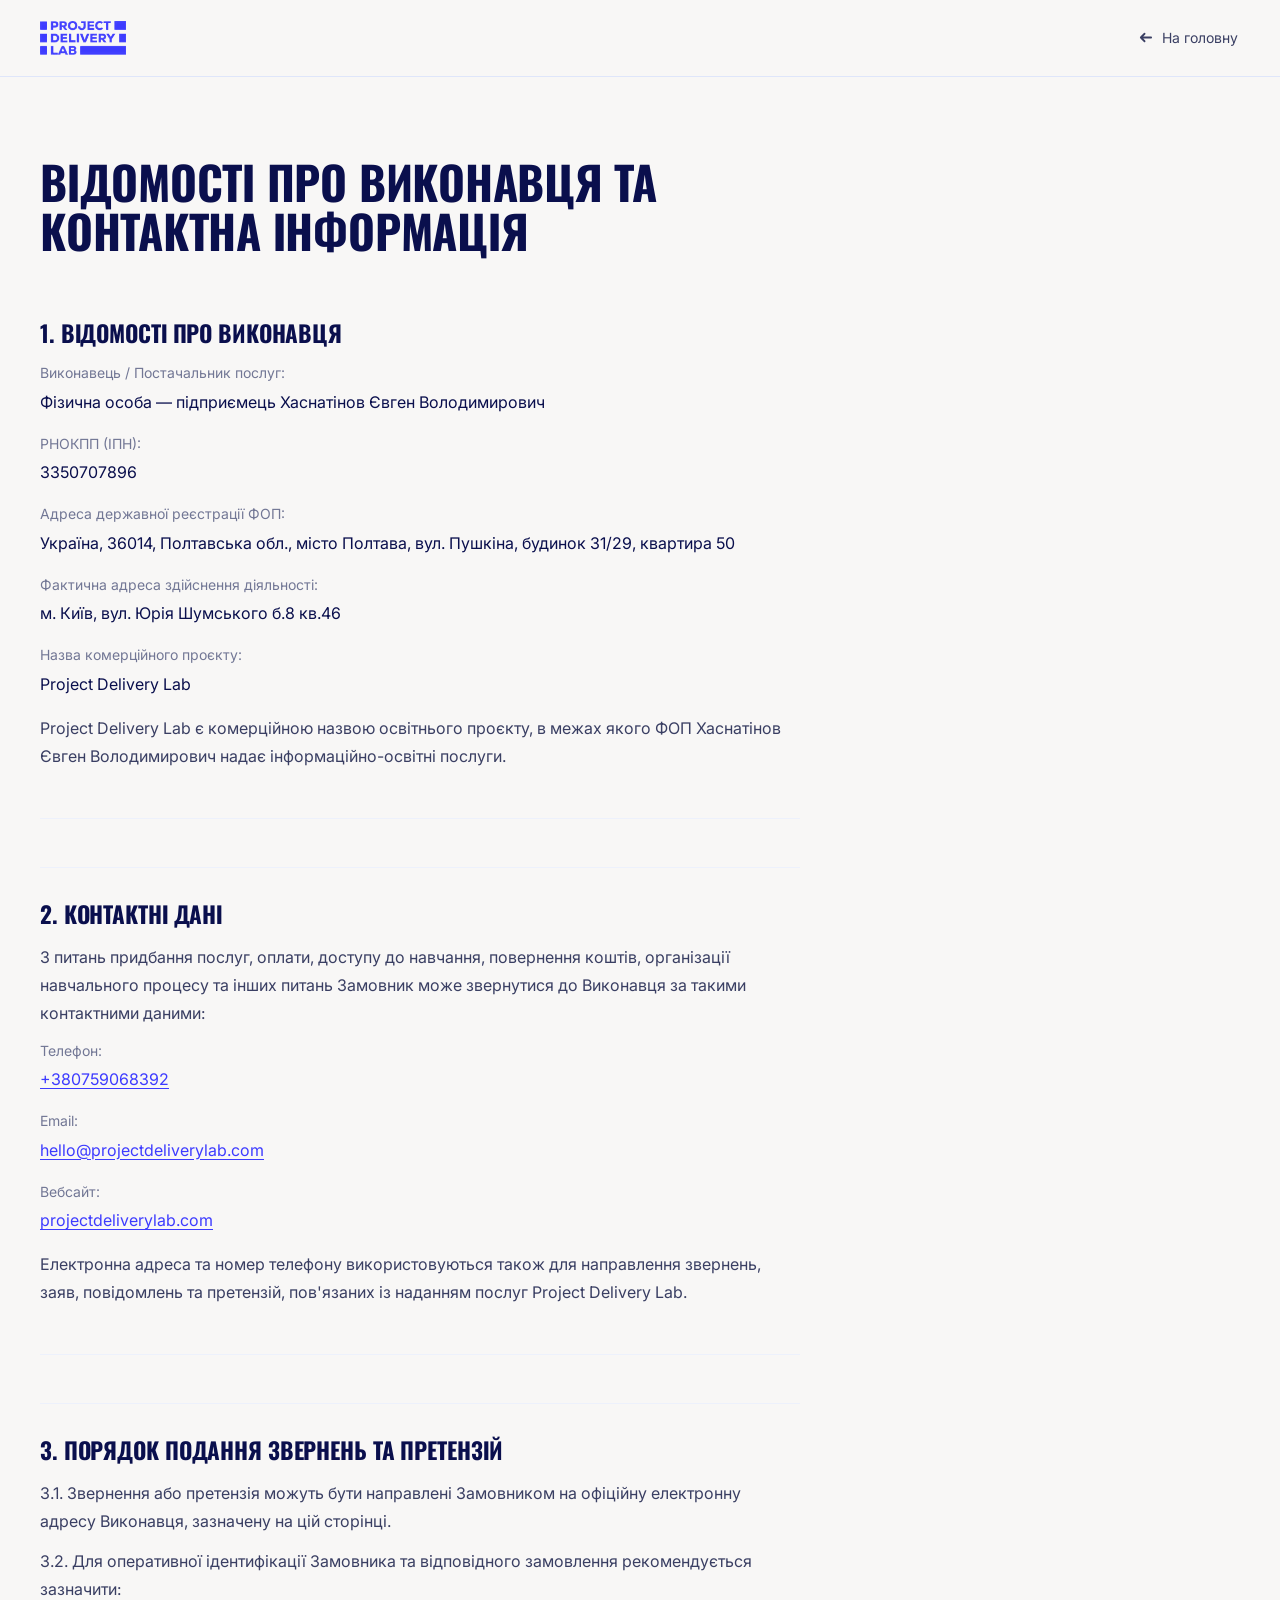
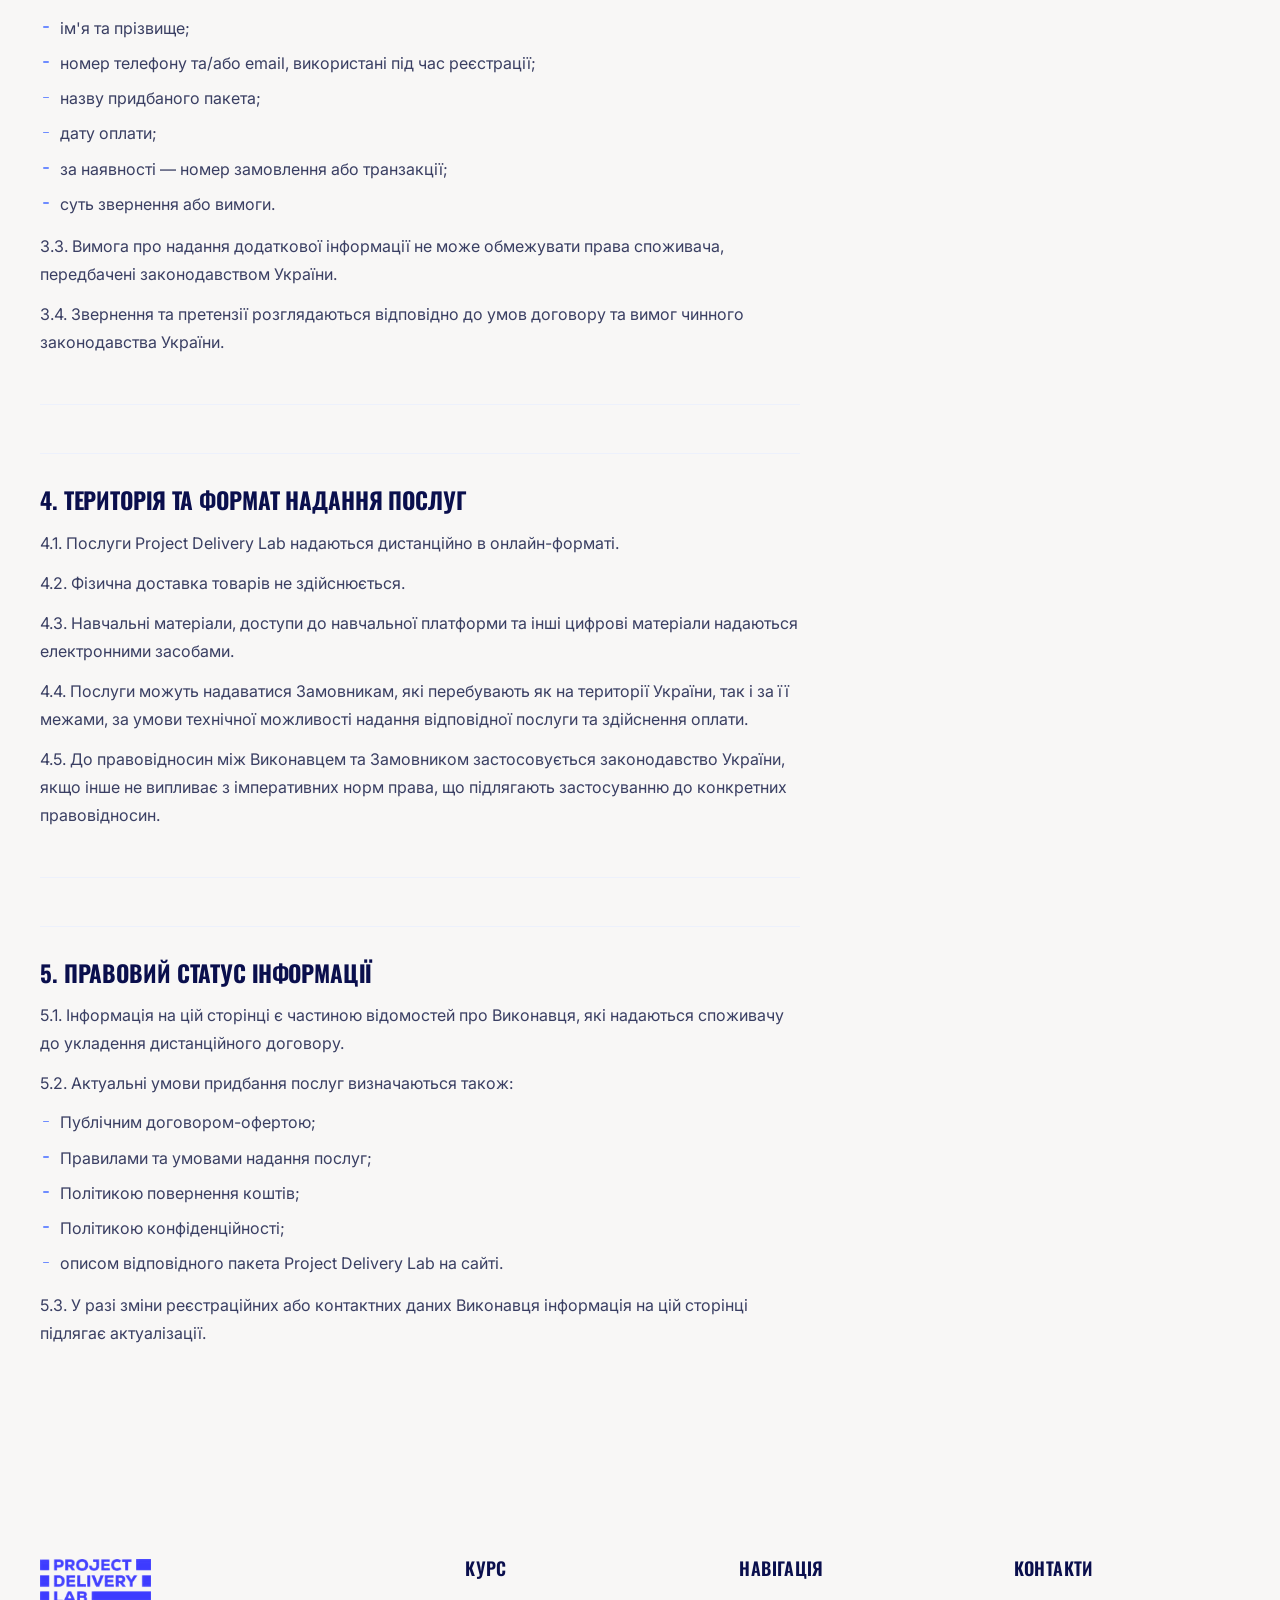
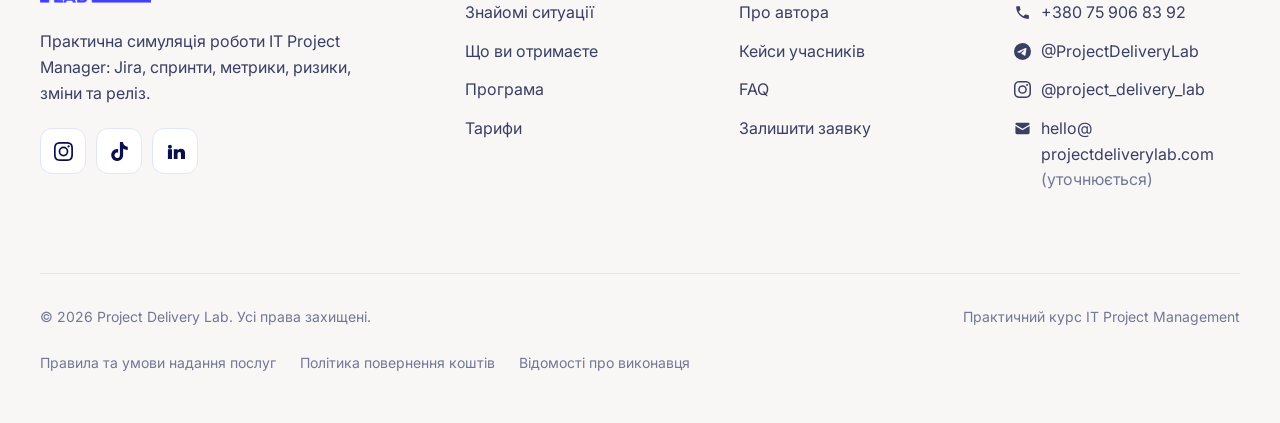
==== contacts.html @ e2248cc5 "Publish the terms, refund policy and contact details Three pages built from the client's text, linke" ====
<!DOCTYPE html>
<html lang="uk">
<head>
<meta charset="UTF-8">
<meta name="viewport" content="width=device-width, initial-scale=1.0">
<title>Відомості про виконавця — Project Delivery Lab</title>
<meta name="description" content="Відомості про виконавця та контактна інформація Project Delivery Lab: реєстраційні дані ФОП, телефон, email, порядок звернень.">
<link rel="canonical" href="https://projectdeliverylab.com/contacts.html">
<meta name="robots" content="index, follow">
<meta property="og:type" content="article">
<meta property="og:title" content="Відомості про виконавця — Project Delivery Lab">
<meta property="og:description" content="Відомості про виконавця та контактна інформація Project Delivery Lab: реєстраційні дані ФОП, телефон, email, порядок звернень.">
<meta property="og:url" content="https://projectdeliverylab.com/contacts.html">
<meta property="og:image" content="https://projectdeliverylab.com/assets/og-cover.jpg">
<meta property="og:locale" content="uk_UA">
<link rel="icon" href="assets/favicon-32.png" sizes="32x32">
<link rel="icon" href="assets/favicon-16.png" sizes="16x16">
<link rel="apple-touch-icon" href="assets/favicon-180.png">
<link rel="manifest" href="site.webmanifest">
<link rel="preconnect" href="https://fonts.googleapis.com">
<link rel="preconnect" href="https://fonts.gstatic.com" crossorigin>
<link href="https://fonts.googleapis.com/css2?family=Inter:wght@400;500;600;700&family=Oswald:wght@400;500;600;700&display=swap" rel="stylesheet">
<link rel="stylesheet" href="assets/doc.css">
</head>
<body>

<header class="docnav">
  <div class="docnav-in">
    <a href="/" aria-label="Project Delivery Lab — на головну">
      <img src="assets/logo-blue.png" alt="Project Delivery Lab" width="310" height="123">
    </a>
    <a class="docback" href="/">
      <svg viewBox="0 0 16 16" aria-hidden="true"><path d="M14 8H3M7 12 3 8l4-4"/></svg>
      На головну
    </a>
  </div>
</header>

<main class="doc">
  <div class="wrap">
    <div class="doc-head">
      <h1>ВІДОМОСТІ ПРО ВИКОНАВЦЯ ТА КОНТАКТНА ІНФОРМАЦІЯ</h1>
      
    </div>
    <div class="doc-body">
      <h2>1. Відомості про Виконавця</h2>
      <p class="lbl">Виконавець / Постачальник послуг:</p>
      <p>Фізична особа — підприємець Хаснатінов Євген Володимирович</p>
      <p class="lbl">РНОКПП (ІПН):</p>
      <p>3350707896</p>
      <p class="lbl">Адреса державної реєстрації ФОП:</p>
      <p>Україна, 36014, Полтавська обл., місто Полтава, вул. Пушкіна, будинок 31/29, квартира 50</p>
      <p class="lbl">Фактична адреса здійснення діяльності:</p>
      <p>м. Київ, вул. Юрія Шумського б.8 кв.46</p>
      <p class="lbl">Назва комерційного проєкту:</p>
      <p>Project Delivery Lab</p>
      <p>Project Delivery Lab є комерційною назвою освітнього проєкту, в межах якого ФОП Хаснатінов Євген Володимирович надає інформаційно-освітні послуги.</p>
      <hr>
      <h2>2. Контактні дані</h2>
      <p>З питань придбання послуг, оплати, доступу до навчання, повернення коштів, організації навчального процесу та інших питань Замовник може звернутися до Виконавця за такими контактними даними:</p>
      <p class="lbl">Телефон:</p>
      <p><a href="tel:+380759068392">+380759068392</a></p>
      <p class="lbl">Email:</p>
      <p><a href="mailto:hello@projectdeliverylab.com">hello@projectdeliverylab.com</a></p>
      <p class="lbl">Вебсайт:</p>
      <p><a href="https://projectdeliverylab.com/">projectdeliverylab.com</a></p>
      <p>Електронна адреса та номер телефону використовуються також для направлення звернень, заяв, повідомлень та претензій, пов'язаних із наданням послуг Project Delivery Lab.</p>
      <hr>
      <h2>3. Порядок подання звернень та претензій</h2>
      <p>3.1. Звернення або претензія можуть бути направлені Замовником на офіційну електронну адресу Виконавця, зазначену на цій сторінці.</p>
      <p>3.2. Для оперативної ідентифікації Замовника та відповідного замовлення рекомендується зазначити:</p>
      <ul><li>ім'я та прізвище;</li><li>номер телефону та/або email, використані під час реєстрації;</li><li>назву придбаного пакета;</li><li>дату оплати;</li><li>за наявності — номер замовлення або транзакції;</li><li>суть звернення або вимоги.</li></ul>
      <p>3.3. Вимога про надання додаткової інформації не може обмежувати права споживача, передбачені законодавством України.</p>
      <p>3.4. Звернення та претензії розглядаються відповідно до умов договору та вимог чинного законодавства України.</p>
      <hr>
      <h2>4. Територія та формат надання послуг</h2>
      <p>4.1. Послуги Project Delivery Lab надаються дистанційно в онлайн-форматі.</p>
      <p>4.2. Фізична доставка товарів не здійснюється.</p>
      <p>4.3. Навчальні матеріали, доступи до навчальної платформи та інші цифрові матеріали надаються електронними засобами.</p>
      <p>4.4. Послуги можуть надаватися Замовникам, які перебувають як на території України, так і за її межами, за умови технічної можливості надання відповідної послуги та здійснення оплати.</p>
      <p>4.5. До правовідносин між Виконавцем та Замовником застосовується законодавство України, якщо інше не випливає з імперативних норм права, що підлягають застосуванню до конкретних правовідносин.</p>
      <hr>
      <h2>5. Правовий статус інформації</h2>
      <p>5.1. Інформація на цій сторінці є частиною відомостей про Виконавця, які надаються споживачу до укладення дистанційного договору.</p>
      <p>5.2. Актуальні умови придбання послуг визначаються також:</p>
      <ul><li>Публічним договором-офертою;</li><li>Правилами та умовами надання послуг;</li><li>Політикою повернення коштів;</li><li>Політикою конфіденційності;</li><li>описом відповідного пакета Project Delivery Lab на сайті.</li></ul>
      <p>5.3. У разі зміни реєстраційних або контактних даних Виконавця інформація на цій сторінці підлягає актуалізації.</p>
    </div>
  </div>
</main>

<footer class="foot" id="contacts">
  <div class="wrap">
    <div class="foot-top">
      <div class="foot-brand">
        <img src="assets/logo-blue.png" alt="Project Delivery Lab" width="310" height="123" loading="lazy" decoding="async">
        <p>Практична симуляція роботи IT Project Manager: Jira, спринти, метрики, ризики, зміни та реліз.</p>
        <div class="soc">
          <a href="/#" aria-label="Instagram">
            <svg viewBox="0 0 24 24" aria-hidden="true"><path d="M12 0C8.74 0 8.333.015 7.053.072 5.775.132 4.905.333 4.14.63c-.789.306-1.459.717-2.126 1.384S.935 3.35.63 4.14C.333 4.905.131 5.775.072 7.053.012 8.333 0 8.74 0 12s.015 3.667.072 4.947c.06 1.277.261 2.148.558 2.913.306.788.717 1.459 1.384 2.126.667.666 1.336 1.079 2.126 1.384.766.296 1.636.499 2.913.558C8.333 23.988 8.74 24 12 24s3.667-.015 4.947-.072c1.277-.06 2.148-.262 2.913-.558.788-.306 1.459-.718 2.126-1.384.666-.667 1.079-1.335 1.384-2.126.296-.765.499-1.636.558-2.913.06-1.28.072-1.687.072-4.947s-.015-3.667-.072-4.947c-.06-1.277-.262-2.149-.558-2.913-.306-.789-.718-1.459-1.384-2.126C21.319 1.347 20.651.935 19.86.63c-.765-.297-1.636-.499-2.913-.558C15.667.012 15.26 0 12 0zm0 2.16c3.203 0 3.585.016 4.85.071 1.17.055 1.805.249 2.227.415.562.217.96.477 1.382.896.419.42.679.819.896 1.381.164.422.36 1.057.413 2.227.057 1.266.07 1.646.07 4.85s-.015 3.585-.074 4.85c-.061 1.17-.256 1.805-.421 2.227-.224.562-.479.96-.899 1.382-.419.419-.824.679-1.38.896-.42.164-1.065.36-2.235.413-1.274.057-1.649.07-4.859.07-3.211 0-3.586-.015-4.859-.074-1.171-.061-1.816-.256-2.236-.421-.569-.224-.96-.479-1.379-.899-.421-.419-.69-.824-.9-1.38-.165-.42-.359-1.065-.42-2.235-.045-1.26-.061-1.649-.061-4.844 0-3.196.016-3.586.061-4.861.061-1.17.255-1.814.42-2.234.21-.57.479-.96.9-1.381.419-.419.81-.689 1.379-.898.42-.166 1.051-.361 2.221-.4211.275-.045 1.65-.06 4.859-.06l.045.03zm0 3.678a6.162 6.162 0 100 12.324 6.162 6.162 0 000-12.324zM12 16a4 4 0 110-8 4 4 0 010 8zm7.846-10.405a1.441 1.441 0 01-2.88 0 1.44 1.44 0 012.88 0z"/></svg>
          </a>
          <a href="/#" aria-label="TikTok">
            <svg viewBox="0 0 24 24" aria-hidden="true"><path d="M12.525.02c1.31-.02 2.61-.01 3.91-.02.08 1.53.63 3.09 1.75 4.17 1.12 1.11 2.7 1.62 4.24 1.79v4.03c-1.44-.05-2.89-.35-4.2-.97-.57-.26-1.1-.59-1.62-.93-.01 2.92.01 5.84-.02 8.75-.08 1.4-.54 2.79-1.35 3.94-1.31 1.92-3.58 3.17-5.91 3.21-1.43.08-2.86-.31-4.08-1.03-2.02-1.19-3.44-3.37-3.65-5.71-.02-.5-.03-1-.01-1.49.18-1.9 1.12-3.72 2.58-4.96 1.66-1.44 3.98-2.13 6.15-1.72.02 1.48-.04 2.96-.04 4.44-.99-.32-2.15-.23-3.02.37-.63.41-1.11 1.04-1.36 1.75-.21.51-.15 1.07-.14 1.61.24 1.64 1.82 3.02 3.5 2.87 1.12-.01 2.19-.66 2.77-1.61.19-.33.4-.67.41-1.06.1-1.79.06-3.57.07-5.36.01-4.03-.01-8.05.02-12.07z"/></svg>
          </a>
          <a href="/#" aria-label="LinkedIn">
            <svg viewBox="0 0 24 24" aria-hidden="true"><path d="M4.98 3.5a2.5 2.5 0 11-.02 5.001A2.5 2.5 0 014.98 3.5zM2.4 21.5h5.16V9.02H2.4V21.5zM9.86 9.02h4.94v1.71h.07c.69-1.24 2.37-2.05 4.06-2.05 4.34 0 5.14 2.66 5.14 6.13V21.5h-5.15v-5.76c0-1.37-.03-3.14-2.02-3.14-2.02 0-2.33 1.5-2.33 3.04V21.5H9.86V9.02z"/></svg>
          </a>
        </div>
      </div>

      <div class="foot-col">
        <h2 class="h6">Курс</h2>
        <ul>
          <li><a href="/#problem">Знайомі ситуації</a></li>
          <li><a href="/#result">Що ви отримаєте</a></li>
          <li><a href="/#program">Програма</a></li>
          <li><a href="/#prices">Тарифи</a></li>
        </ul>
      </div>

      <div class="foot-col">
        <h2 class="h6">Навігація</h2>
        <ul>
          <li><a href="/#author">Про автора</a></li>
          <li><a href="/#testimonials">Кейси учасників</a></li>
          <li><a href="/#faq">FAQ</a></li>
          <li><a href="/#zayavka">Залишити заявку</a></li>
        </ul>
      </div>

      <div class="foot-col">
        <h2 class="h6">Контакти</h2>
        <ul>
          <li><a class="foot-ct" href="tel:+380759068392"><svg viewBox="0 0 24 24" aria-hidden="true"><path d="M6.62 10.79a15.05 15.05 0 0 0 6.59 6.59l2.2-2.2a1 1 0 0 1 1.02-.24c1.12.37 2.33.57 3.57.57a1 1 0 0 1 1 1V20a1 1 0 0 1-1 1A17 17 0 0 1 3 4a1 1 0 0 1 1-1h3.5a1 1 0 0 1 1 1c0 1.25.2 2.45.57 3.57a1 1 0 0 1-.25 1.02l-2.2 2.2z"/></svg><span>+380 75 906 83 92</span></a></li>
          <li><a class="foot-ct" href="https://t.me/ProjectDeliveryLab" target="_blank" rel="noopener"><span class="visually-hidden">Telegram</span><svg viewBox="0 0 24 24" aria-hidden="true"><path d="M11.944 0A12 12 0 0 0 0 12a12 12 0 0 0 12 12 12 12 0 0 0 12-12A12 12 0 0 0 12 0a12 12 0 0 0-.056 0zm4.962 7.224c.1-.002.321.023.465.14a.506.506 0 0 1 .171.325c.016.093.036.306.02.472-.18 1.898-.962 6.502-1.36 8.627-.168.9-.499 1.201-.82 1.23-.696.065-1.225-.46-1.9-.902-1.056-.693-1.653-1.124-2.678-1.8-1.185-.78-.417-1.21.258-1.91.177-.184 3.247-2.977 3.307-3.23.007-.032.014-.15-.056-.212s-.174-.041-.249-.024c-.106.024-1.793 1.14-5.061 3.345-.48.33-.913.49-1.302.48-.428-.008-1.252-.241-1.865-.44-.752-.245-1.349-.374-1.297-.789.027-.216.325-.437.893-.663 3.498-1.524 5.83-2.529 6.998-3.014 3.332-1.386 4.025-1.627 4.476-1.635z"/></svg><span>@ProjectDeliveryLab</span></a></li>
          <li><a class="foot-ct" href="https://www.instagram.com/project_delivery_lab/" target="_blank" rel="noopener"><span class="visually-hidden">Instagram</span><svg viewBox="0 0 24 24" aria-hidden="true"><path d="M12 0C8.74 0 8.333.015 7.053.072 5.775.132 4.905.333 4.14.63c-.789.306-1.459.717-2.126 1.384S.935 3.35.63 4.14C.333 4.905.131 5.775.072 7.053.012 8.333 0 8.74 0 12s.015 3.667.072 4.947c.06 1.277.261 2.148.558 2.913.306.788.717 1.459 1.384 2.126.667.666 1.336 1.079 2.126 1.384.766.296 1.636.499 2.913.558C8.333 23.988 8.74 24 12 24s3.667-.015 4.947-.072c1.277-.06 2.148-.262 2.913-.558.788-.306 1.459-.718 2.126-1.384.666-.667 1.079-1.335 1.384-2.126.296-.765.499-1.636.558-2.913.06-1.28.072-1.687.072-4.947s-.015-3.667-.072-4.947c-.06-1.277-.262-2.149-.558-2.913-.306-.789-.718-1.459-1.384-2.126C21.319 1.347 20.651.935 19.86.63c-.765-.297-1.636-.499-2.913-.558C15.667.012 15.26 0 12 0zm0 2.16c3.203 0 3.585.016 4.85.071 1.17.055 1.805.249 2.227.415.562.217.96.477 1.382.896.419.42.679.819.896 1.381.164.422.36 1.057.413 2.227.057 1.266.07 1.646.07 4.85s-.015 3.585-.074 4.85c-.061 1.17-.256 1.805-.421 2.227-.224.562-.479.96-.899 1.382-.419.419-.824.679-1.38.896-.42.164-1.065.36-2.235.413-1.274.057-1.649.07-4.859.07-3.211 0-3.586-.015-4.859-.074-1.171-.061-1.816-.256-2.236-.421-.569-.224-.96-.479-1.379-.899-.421-.419-.69-.824-.9-1.38-.165-.42-.359-1.065-.42-2.235-.045-1.26-.061-1.649-.061-4.844 0-3.196.016-3.586.061-4.861.061-1.17.255-1.814.42-2.234.21-.57.479-.96.9-1.381.419-.419.81-.689 1.379-.898.42-.166 1.051-.361 2.221-.421 1.275-.045 1.65-.06 4.859-.06zm0 3.678a6.162 6.162 0 1 0 0 12.324 6.162 6.162 0 0 0 0-12.324zM12 16a4 4 0 1 1 0-8 4 4 0 0 1 0 8zm7.846-10.405a1.441 1.441 0 1 1-2.88 0 1.44 1.44 0 0 1 2.88 0z"/></svg><span>@project_delivery_lab</span></a></li>
          <li><a class="foot-ct" href="mailto:hello@projectdeliverylab.com"><svg viewBox="0 0 24 24" aria-hidden="true"><path d="M2 6a2 2 0 0 1 2-2h16a2 2 0 0 1 2 2v.3l-10 5.9L2 6.3V6zm0 2.6V18a2 2 0 0 0 2 2h16a2 2 0 0 0 2-2V8.6l-9.5 5.6a1 1 0 0 1-1 0L2 8.6z"/></svg><span>hello@<wbr>projectdeliverylab.com <em class="tbd">(уточнюється)</em></span></a></li>
        </ul>
      </div>
    </div>

    <div class="foot-bottom">
      <span>© 2026 Project Delivery Lab. Усі права захищені.</span>
      <span>Практичний курс IT Project Management</span>
    </div>

    <nav class="foot-legal" aria-label="Документи">
      <a href="/terms.html">Правила та умови надання послуг</a>
      <a href="/refund.html">Політика повернення коштів</a>
      <a href="/contacts.html">Відомості про виконавця</a>
    </nav>
  </div>
</footer>

</body>
</html>
---- assets/doc.css ----
:root{
  /* type */
  --font-display:'Oswald',Impact,sans-serif;

  /* body type scale — four steps, plus one micro step used only
     inside the card diagrams where 14px would not fit */
  --fs-2xs:10px;
  --fs-xs:12px;
  --fs-sm:14px;
  --fs-md:16px;
  --fs-lg:18px;
  --font-body:'Inter',system-ui,-apple-system,'Segoe UI',Roboto,sans-serif;

  /* brand palette */
  --blue:#3D3BFF;
  --blue-2:#4D5AFF;
  --blue-3:#6E8CFF;
  --blue-4:#94ACFF;
  --blue-5:#BDCDFF;
  --blue-bg:#EBF0FF;
  --orange:#FF6424;
  --orange-warm:#F0875C;
  --orange-soft:#E8A78D;
  --beige:#ECDFDA;
  --page:#F8F7F6;
  --white:#FFFFFF;

  /* derived ink */
  --ink:#0A0F4D;
  --ink-2:#3A3F63;
  --ink-3:#727795;
  --line:#DFE6FA;
  --line-soft:#EDF1FC;

  /* geometry */
  --pad:40px;
  --maxw:1360px;
  --r-panel:28px;
  --r-card:16px;
  --r-btn:10px;

  /* spacing scale */
  --s-1:8px;  --s-2:16px; --s-3:24px; --s-4:32px;
  --s-5:48px; --s-6:64px; --s-7:80px; --s-8:100px; --s-9:140px;

  /* shadows — layered, colour-tinted */
  --sh-1:0 1px 2px rgba(10,15,77,.04), 0 4px 12px rgba(10,15,77,.04);
  --sh-2:0 2px 6px rgba(10,15,77,.05), 0 12px 32px rgba(10,15,77,.07);
  --sh-3:0 4px 12px rgba(10,15,77,.06), 0 24px 60px rgba(10,15,77,.10);
  --sh-blue:0 8px 20px rgba(61,59,255,.20), 0 2px 6px rgba(61,59,255,.14);
  --sh-orange:0 8px 20px rgba(255,100,36,.24), 0 2px 6px rgba(255,100,36,.16);

  --ease:cubic-bezier(.16,1,.3,1);
}
*,*::before,*::after{box-sizing:border-box}
html{-webkit-text-size-adjust:100%;scroll-behavior:smooth;scroll-padding-top:110px}
body{
  margin:0;
  background:var(--page);
  color:var(--ink-2);
  font-family:var(--font-body);
  font-size:var(--fs-md);
  line-height:1.6;
  font-weight:400;
  -webkit-font-smoothing:antialiased;
}
img{max-width:100%;display:block}
a{color:inherit;text-decoration:none}
ul{margin:0;padding:0;list-style:none}
h1,h2,h3,.h4,.h5,.h6{
  font-family:var(--font-display);
  color:var(--ink);
  text-transform:uppercase;
  font-weight:700;
  margin:0;
  letter-spacing:-.005em;
  overflow-wrap:normal;
  hyphens:none;
}
h1{font-size:clamp(40px,5.0vw,72px);line-height:1.02}
h2{font-size:clamp(28px,3.9vw,56px);line-height:1.05}
p{margin:0 0 1.05em}
p:last-child{margin-bottom:0}
.wrap{max-width:var(--maxw);margin:0 auto;padding:0 var(--pad)}
.foot{padding:var(--s-8) 0 var(--s-5)}
.foot-top{display:grid;grid-template-columns:minmax(0,1.25fr) repeat(3,minmax(0,.75fr));gap:var(--s-5);padding-bottom:var(--s-7)}
.foot-brand img{height:44px;width:auto;margin-bottom:26px}
.foot-brand p{font-size:var(--fs-md);color:var(--ink-2);max-width:330px}
.foot .h6{font-family:var(--font-display);text-transform:uppercase;font-size:var(--fs-lg);color:var(--ink);margin:0 0 22px;letter-spacing:.02em;font-weight:600}
.foot-col ul{display:grid;grid-template-columns:minmax(0,1fr);gap:13px}
.foot-col a{font-size:var(--fs-md);color:var(--ink-2);transition:color .25s var(--ease),transform .25s var(--ease);display:inline-block;overflow-wrap:anywhere}
.foot-col a:hover{color:var(--blue);transform:translateX(3px)}
.soc{display:flex;gap:10px;margin-top:22px}
.soc a{
  width:46px;height:46px;border-radius:12px;border:1px solid var(--line);background:#fff;
  display:flex;align-items:center;justify-content:center;
  transition:background-color .3s var(--ease),border-color .3s var(--ease),transform .3s var(--ease);
}
.soc svg{width:19px;height:19px;fill:var(--ink);transition:fill .3s var(--ease)}
.soc a:hover{background:var(--blue);border-color:var(--blue);transform:translateY(-2px)}
.soc a:hover svg{fill:#fff}
.foot-bottom{border-top:1px solid var(--line);padding-top:var(--s-4);display:flex;justify-content:space-between;gap:var(--s-3);flex-wrap:wrap;font-size:var(--fs-sm);color:var(--ink-3)}
.foot-legal{display:flex;flex-wrap:wrap;gap:10px 24px;margin-top:var(--s-3)}
.foot-legal a{
  font-size:var(--fs-sm);color:var(--ink-3);border-radius:4px;
  transition:color .25s var(--ease);
}
.foot-legal a:hover{color:var(--blue)}
.foot-legal a:active{color:var(--blue-2)}
.tbd{color:var(--ink-3);font-style:normal}
.foot-col a.foot-ct{display:flex;align-items:flex-start;gap:10px}
.foot-ct svg{width:17px;height:17px;flex:none;fill:currentColor;margin-top:4px}
.foot-ct span{min-width:0;overflow-wrap:anywhere}
.visually-hidden{position:absolute;width:1px;height:1px;margin:-1px;padding:0;overflow:hidden;clip-path:inset(50%);white-space:nowrap}
@media (prefers-reduced-motion:reduce){
*,*::before,*::after{animation-duration:.001ms!important;animation-iteration-count:1!important;transition-duration:.001ms!important}
html{scroll-behavior:auto}
}
@media (max-width:1180px){
:root{--pad:28px;--s-9:110px;--s-8:80px}
.foot-top{grid-template-columns:repeat(2,minmax(0,1fr))}
}
@media (max-width:960px){
h2,.form-aside h2{font-size:clamp(26px,7.6vw,37px)}
}
@media (max-width:960px){
.foot-col ul{gap:6px}
.foot-col a{display:block;padding:7px 0}
}
@container (max-width: 330px){
  .vt-caps{justify-content:space-between}
  .vt-caps span:not(:first-child):not(:last-child){display:none}
}
@media (max-width:640px){
:root{--pad:18px;--r-panel:20px;--s-9:76px;--s-8:60px;--s-7:48px}
.foot-top{grid-template-columns:minmax(0,1fr);gap:var(--s-5)}
}
.foot{padding:var(--s-8) 0 var(--s-5)}
.foot-top{display:grid;grid-template-columns:minmax(0,1.25fr) repeat(3,minmax(0,.75fr));gap:var(--s-5);padding-bottom:var(--s-7)}
.foot-brand img{height:44px;width:auto;margin-bottom:26px}
.foot-brand p{font-size:var(--fs-md);color:var(--ink-2);max-width:330px}
.foot .h6{font-family:var(--font-display);text-transform:uppercase;font-size:var(--fs-lg);color:var(--ink);margin:0 0 22px;letter-spacing:.02em;font-weight:600}
.foot-col ul{display:grid;grid-template-columns:minmax(0,1fr);gap:13px}
.foot-col a{font-size:var(--fs-md);color:var(--ink-2);transition:color .25s var(--ease),transform .25s var(--ease);display:inline-block;overflow-wrap:anywhere}
.foot-col a:hover{color:var(--blue);transform:translateX(3px)}
.soc{display:flex;gap:10px;margin-top:22px}
.soc a{
  width:46px;height:46px;border-radius:12px;border:1px solid var(--line);background:#fff;
  display:flex;align-items:center;justify-content:center;
  transition:background-color .3s var(--ease),border-color .3s var(--ease),transform .3s var(--ease);
}
.soc svg{width:19px;height:19px;fill:var(--ink);transition:fill .3s var(--ease)}
.soc a:hover{background:var(--blue);border-color:var(--blue);transform:translateY(-2px)}
.soc a:hover svg{fill:#fff}
.foot-bottom{border-top:1px solid var(--line);padding-top:var(--s-4);display:flex;justify-content:space-between;gap:var(--s-3);flex-wrap:wrap;font-size:var(--fs-sm);color:var(--ink-3)}
.tbd{color:var(--ink-3);font-style:normal}
.foot-col a.foot-ct{display:flex;align-items:flex-start;gap:10px}
.foot-ct svg{width:17px;height:17px;flex:none;fill:currentColor;margin-top:4px}
.foot-ct span{min-width:0;overflow-wrap:anywhere}
.visually-hidden{position:absolute;width:1px;height:1px;margin:-1px;padding:0;overflow:hidden;clip-path:inset(50%);white-space:nowrap}
@media (prefers-reduced-motion:reduce){
*,*::before,*::after{animation-duration:.001ms!important;animation-iteration-count:1!important;transition-duration:.001ms!important}
html{scroll-behavior:auto}
}
@media (max-width:1180px){
:root{--pad:28px;--s-9:110px;--s-8:80px}
.foot-top{grid-template-columns:repeat(2,minmax(0,1fr))}
}
@media (max-width:960px){
h2,.form-aside h2{font-size:clamp(26px,7.6vw,37px)}
}
@media (max-width:960px){
.foot-col ul{gap:6px}
.foot-col a{display:block;padding:7px 0}
}
@container (max-width: 330px){
  .vt-caps{justify-content:space-between}
  .vt-caps span:not(:first-child):not(:last-child){display:none}
}
@media (max-width:640px){
:root{--pad:18px;--r-panel:20px;--s-9:76px;--s-8:60px;--s-7:48px}
.foot-top{grid-template-columns:minmax(0,1fr);gap:var(--s-5)}
}
.docnav{position:sticky;top:0;z-index:80;background:rgba(248,247,246,.92);
  backdrop-filter:saturate(180%) blur(14px);-webkit-backdrop-filter:saturate(180%) blur(14px);
  border-bottom:1px solid var(--line)}
.docnav-in{max-width:calc(var(--maxw) + var(--pad)*2);margin:0 auto;padding:0 var(--pad);
  height:76px;display:flex;align-items:center;justify-content:space-between;gap:var(--s-3)}
.docnav img{height:34px;width:auto;display:block}
.docback{display:inline-flex;align-items:center;gap:9px;font-size:var(--fs-sm);color:var(--ink-2);
  border-radius:8px;padding:8px 2px;transition:color .25s var(--ease),transform .25s var(--ease)}
.docback svg{width:15px;height:15px;fill:none;stroke:currentColor;stroke-width:1.9;
  stroke-linecap:round;stroke-linejoin:round;transition:transform .25s var(--ease)}
.docback:hover{color:var(--blue)}
.docback:hover svg{transform:translateX(-3px)}
.docback:active{color:var(--blue-2)}
.doc{padding:var(--s-7) 0 var(--s-8)}
.doc-head{max-width:760px;margin-bottom:var(--s-6)}
.doc-head h1{font-size:clamp(28px,4.4vw,46px);line-height:1.06;margin-bottom:14px}
.doc-head .doc-sub{font-size:var(--fs-md);color:var(--ink-3)}
.doc-body{max-width:760px}
.doc-body h2{
  font-size:clamp(19px,2.4vw,23px);line-height:1.25;margin:var(--s-5) 0 14px;
  padding-top:var(--s-4);border-top:1px solid var(--line-soft);
}
.doc-body h2:first-child{margin-top:0;padding-top:0;border-top:0}
.doc-body p{font-size:var(--fs-md);line-height:1.75;color:var(--ink-2);margin-bottom:12px}
.doc-body ul{margin:0 0 14px;padding:0;list-style:none}
.doc-body li{
  position:relative;padding-left:20px;margin-bottom:8px;
  font-size:var(--fs-md);line-height:1.7;color:var(--ink-2);
}
.doc-body li::before{content:'';position:absolute;left:3px;top:.72em;
  width:6px;height:1.5px;background:var(--blue-3);border-radius:1px}
.doc-body .lbl{font-size:var(--fs-sm);color:var(--ink-3);margin-bottom:2px}
.doc-body .lbl + p{margin-bottom:16px;color:var(--ink)}
.doc-body hr{border:0;height:1px;background:var(--line-soft);margin:var(--s-5) 0}
.doc-body a{color:var(--blue);text-decoration:underline;text-underline-offset:3px;
  border-radius:3px;transition:color .25s var(--ease)}
.doc-body a:hover{color:var(--orange)}
.doc-body a:active{color:var(--blue-2)}
@media (max-width:640px){
.docnav-in{height:64px}
.doc{padding:var(--s-6) 0 var(--s-7)}
}
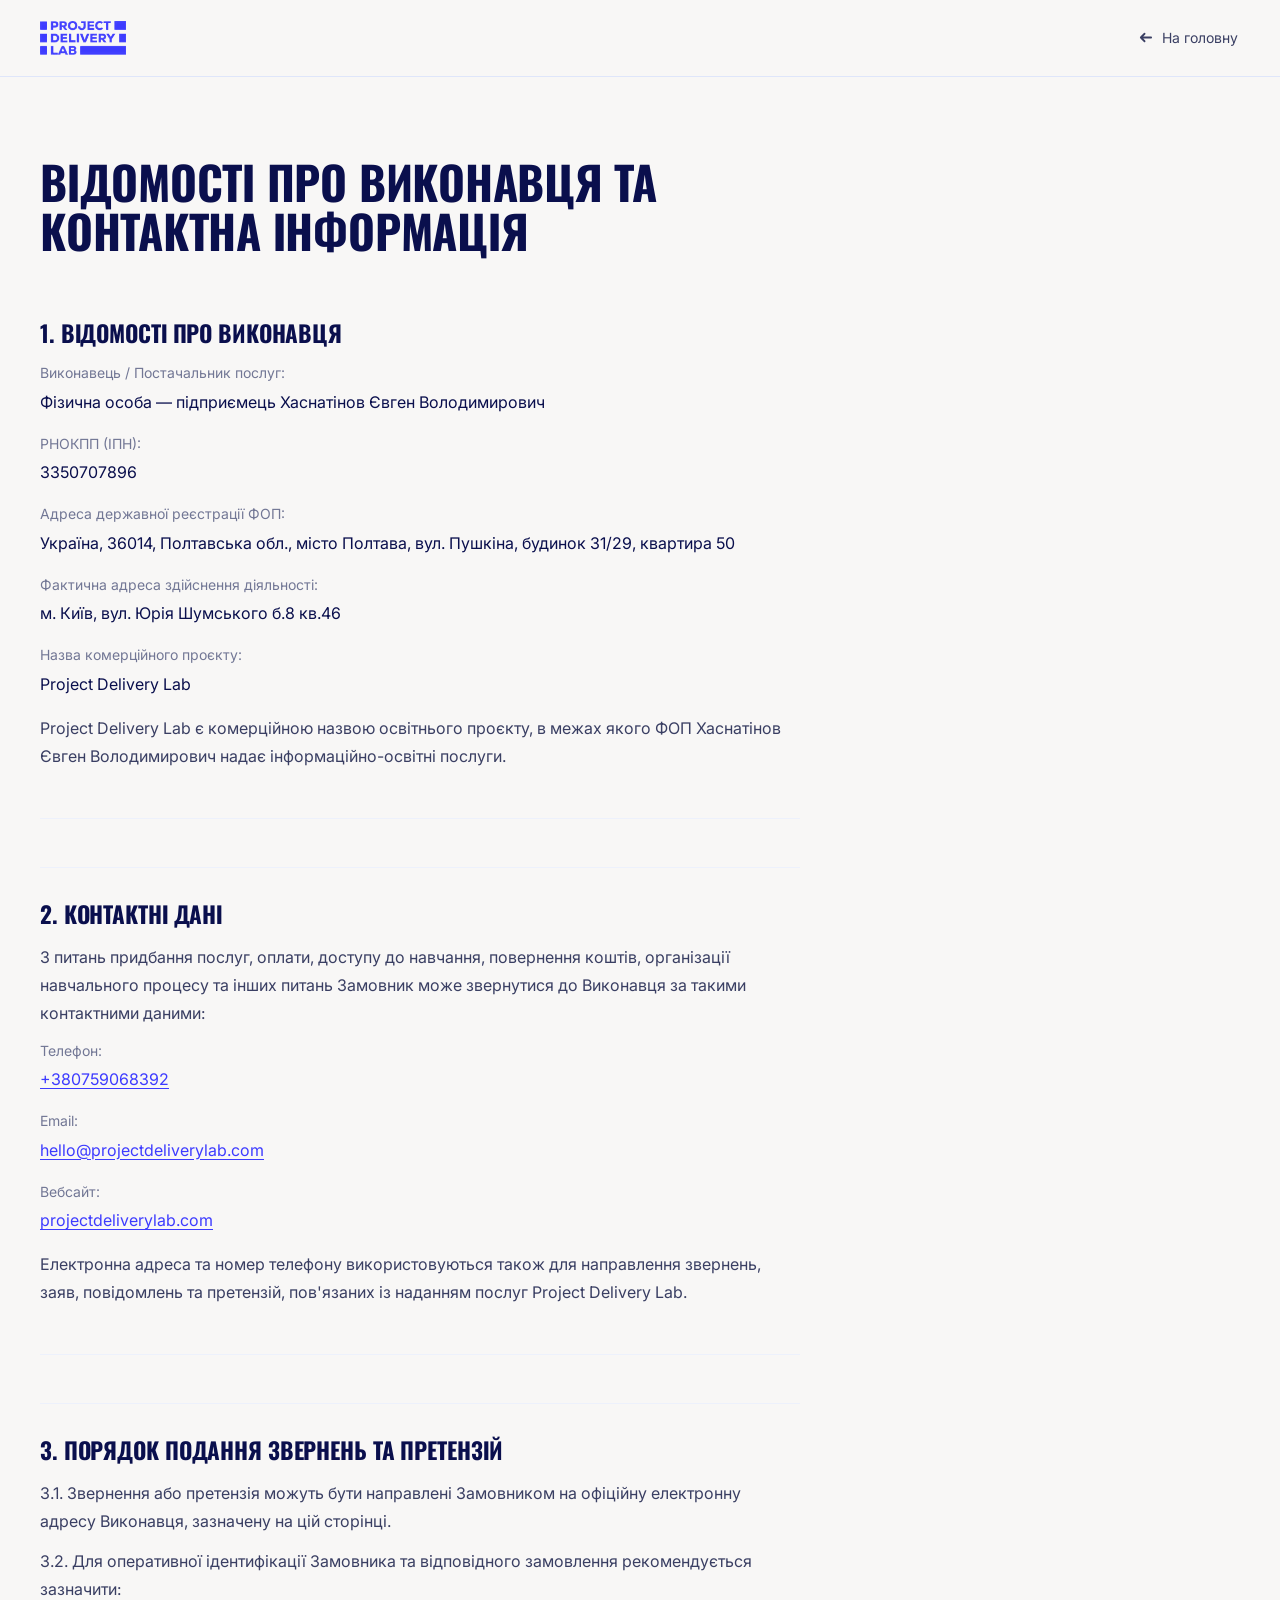
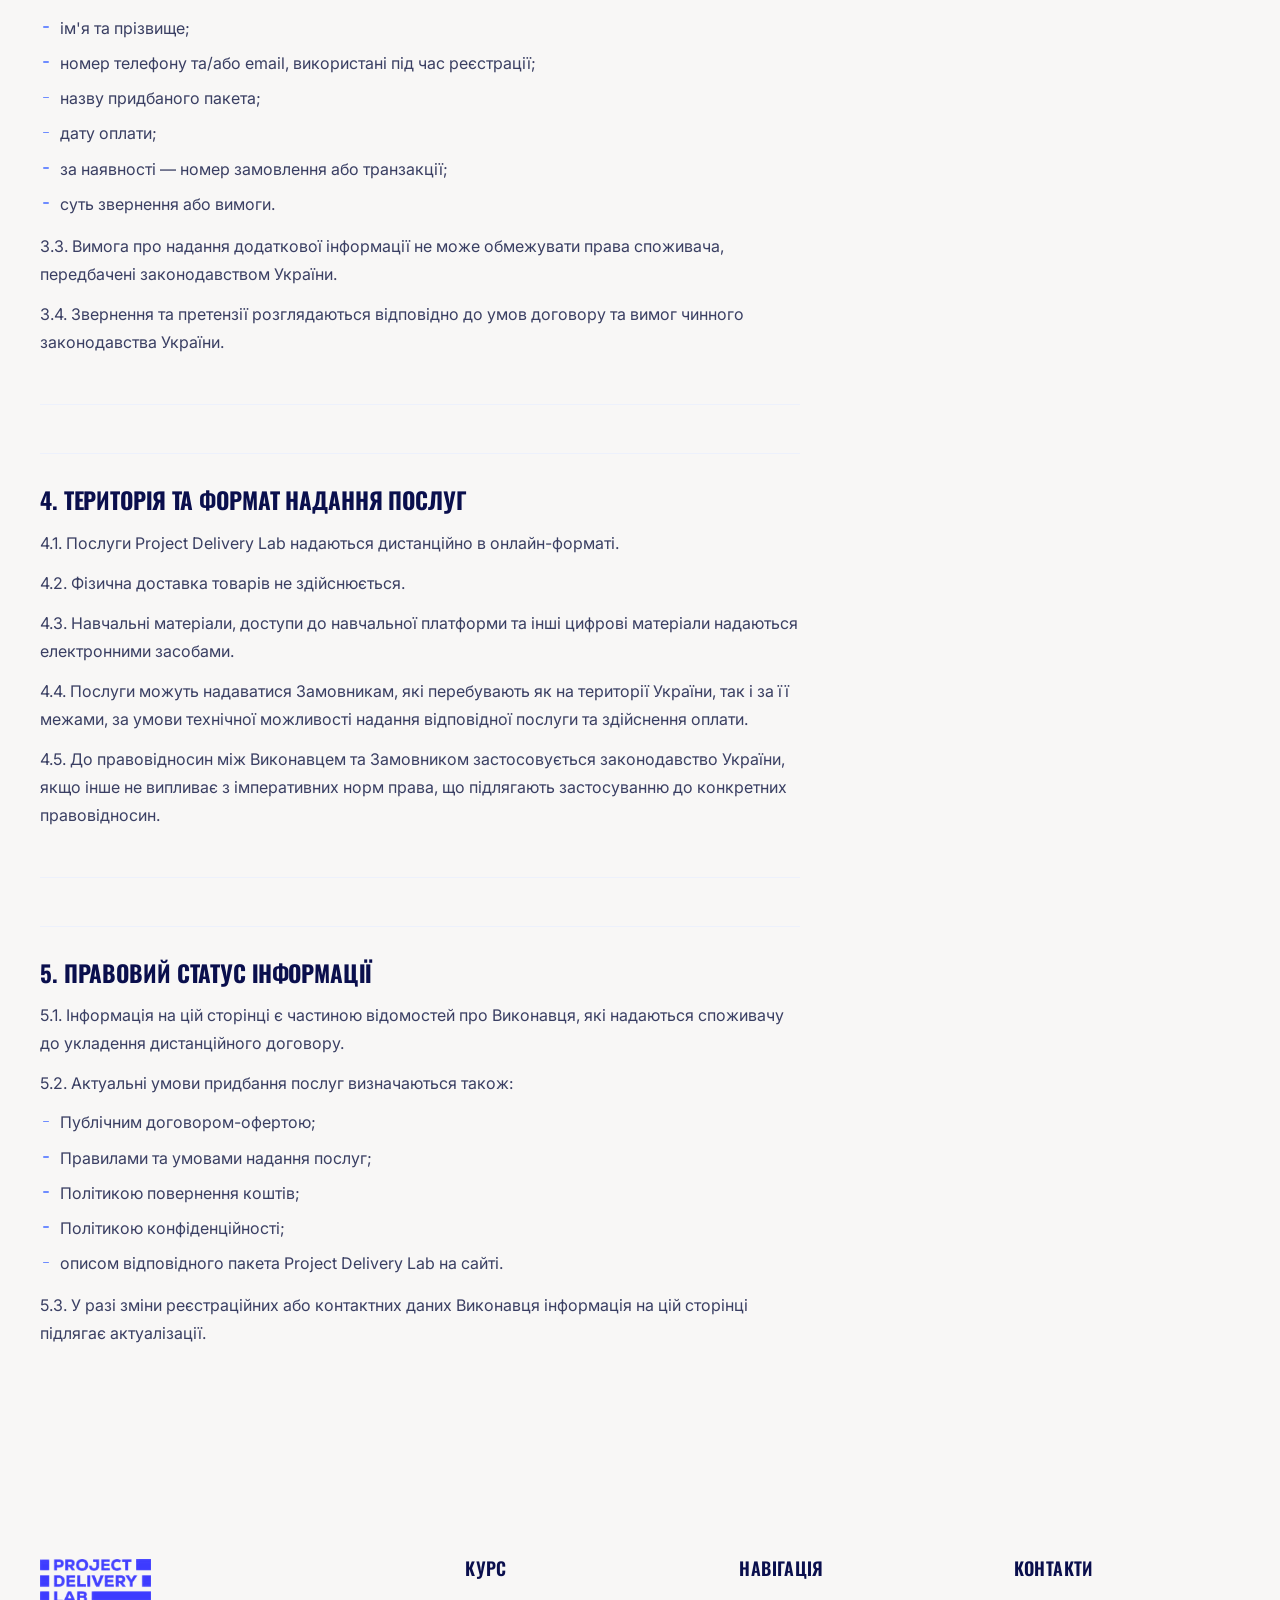
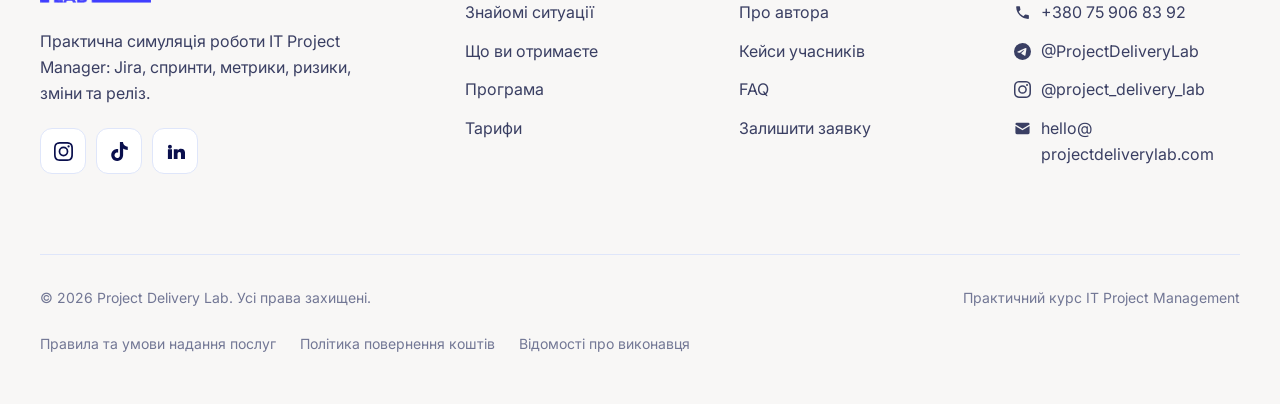
==== commit 3c3c66aa: "Drop the placeholder note next to the footer email Co-Authored-By: Claude Opus 5 <noreply@anthropic." ====
--- a/contacts.html
+++ b/contacts.html
@@ -134,7 +134,7 @@
           <li><a class="foot-ct" href="tel:+380759068392"><svg viewBox="0 0 24 24" aria-hidden="true"><path d="M6.62 10.79a15.05 15.05 0 0 0 6.59 6.59l2.2-2.2a1 1 0 0 1 1.02-.24c1.12.37 2.33.57 3.57.57a1 1 0 0 1 1 1V20a1 1 0 0 1-1 1A17 17 0 0 1 3 4a1 1 0 0 1 1-1h3.5a1 1 0 0 1 1 1c0 1.25.2 2.45.57 3.57a1 1 0 0 1-.25 1.02l-2.2 2.2z"/></svg><span>+380 75 906 83 92</span></a></li>
           <li><a class="foot-ct" href="https://t.me/ProjectDeliveryLab" target="_blank" rel="noopener"><span class="visually-hidden">Telegram</span><svg viewBox="0 0 24 24" aria-hidden="true"><path d="M11.944 0A12 12 0 0 0 0 12a12 12 0 0 0 12 12 12 12 0 0 0 12-12A12 12 0 0 0 12 0a12 12 0 0 0-.056 0zm4.962 7.224c.1-.002.321.023.465.14a.506.506 0 0 1 .171.325c.016.093.036.306.02.472-.18 1.898-.962 6.502-1.36 8.627-.168.9-.499 1.201-.82 1.23-.696.065-1.225-.46-1.9-.902-1.056-.693-1.653-1.124-2.678-1.8-1.185-.78-.417-1.21.258-1.91.177-.184 3.247-2.977 3.307-3.23.007-.032.014-.15-.056-.212s-.174-.041-.249-.024c-.106.024-1.793 1.14-5.061 3.345-.48.33-.913.49-1.302.48-.428-.008-1.252-.241-1.865-.44-.752-.245-1.349-.374-1.297-.789.027-.216.325-.437.893-.663 3.498-1.524 5.83-2.529 6.998-3.014 3.332-1.386 4.025-1.627 4.476-1.635z"/></svg><span>@ProjectDeliveryLab</span></a></li>
           <li><a class="foot-ct" href="https://www.instagram.com/project_delivery_lab/" target="_blank" rel="noopener"><span class="visually-hidden">Instagram</span><svg viewBox="0 0 24 24" aria-hidden="true"><path d="M12 0C8.74 0 8.333.015 7.053.072 5.775.132 4.905.333 4.14.63c-.789.306-1.459.717-2.126 1.384S.935 3.35.63 4.14C.333 4.905.131 5.775.072 7.053.012 8.333 0 8.74 0 12s.015 3.667.072 4.947c.06 1.277.261 2.148.558 2.913.306.788.717 1.459 1.384 2.126.667.666 1.336 1.079 2.126 1.384.766.296 1.636.499 2.913.558C8.333 23.988 8.74 24 12 24s3.667-.015 4.947-.072c1.277-.06 2.148-.262 2.913-.558.788-.306 1.459-.718 2.126-1.384.666-.667 1.079-1.335 1.384-2.126.296-.765.499-1.636.558-2.913.06-1.28.072-1.687.072-4.947s-.015-3.667-.072-4.947c-.06-1.277-.262-2.149-.558-2.913-.306-.789-.718-1.459-1.384-2.126C21.319 1.347 20.651.935 19.86.63c-.765-.297-1.636-.499-2.913-.558C15.667.012 15.26 0 12 0zm0 2.16c3.203 0 3.585.016 4.85.071 1.17.055 1.805.249 2.227.415.562.217.96.477 1.382.896.419.42.679.819.896 1.381.164.422.36 1.057.413 2.227.057 1.266.07 1.646.07 4.85s-.015 3.585-.074 4.85c-.061 1.17-.256 1.805-.421 2.227-.224.562-.479.96-.899 1.382-.419.419-.824.679-1.38.896-.42.164-1.065.36-2.235.413-1.274.057-1.649.07-4.859.07-3.211 0-3.586-.015-4.859-.074-1.171-.061-1.816-.256-2.236-.421-.569-.224-.96-.479-1.379-.899-.421-.419-.69-.824-.9-1.38-.165-.42-.359-1.065-.42-2.235-.045-1.26-.061-1.649-.061-4.844 0-3.196.016-3.586.061-4.861.061-1.17.255-1.814.42-2.234.21-.57.479-.96.9-1.381.419-.419.81-.689 1.379-.898.42-.166 1.051-.361 2.221-.421 1.275-.045 1.65-.06 4.859-.06zm0 3.678a6.162 6.162 0 1 0 0 12.324 6.162 6.162 0 0 0 0-12.324zM12 16a4 4 0 1 1 0-8 4 4 0 0 1 0 8zm7.846-10.405a1.441 1.441 0 1 1-2.88 0 1.44 1.44 0 0 1 2.88 0z"/></svg><span>@project_delivery_lab</span></a></li>
-          <li><a class="foot-ct" href="mailto:hello@projectdeliverylab.com"><svg viewBox="0 0 24 24" aria-hidden="true"><path d="M2 6a2 2 0 0 1 2-2h16a2 2 0 0 1 2 2v.3l-10 5.9L2 6.3V6zm0 2.6V18a2 2 0 0 0 2 2h16a2 2 0 0 0 2-2V8.6l-9.5 5.6a1 1 0 0 1-1 0L2 8.6z"/></svg><span>hello@<wbr>projectdeliverylab.com <em class="tbd">(уточнюється)</em></span></a></li>
+          <li><a class="foot-ct" href="mailto:hello@projectdeliverylab.com"><svg viewBox="0 0 24 24" aria-hidden="true"><path d="M2 6a2 2 0 0 1 2-2h16a2 2 0 0 1 2 2v.3l-10 5.9L2 6.3V6zm0 2.6V18a2 2 0 0 0 2 2h16a2 2 0 0 0 2-2V8.6l-9.5 5.6a1 1 0 0 1-1 0L2 8.6z"/></svg><span>hello@<wbr>projectdeliverylab.com</span></a></li>
         </ul>
       </div>
     </div>
--- a/assets/doc.css
+++ b/assets/doc.css
@@ -107,7 +107,6 @@
 }
 .foot-legal a:hover{color:var(--blue)}
 .foot-legal a:active{color:var(--blue-2)}
-.tbd{color:var(--ink-3);font-style:normal}
 .foot-col a.foot-ct{display:flex;align-items:flex-start;gap:10px}
 .foot-ct svg{width:17px;height:17px;flex:none;fill:currentColor;margin-top:4px}
 .foot-ct span{min-width:0;overflow-wrap:anywhere}
@@ -153,7 +152,6 @@
 .soc a:hover{background:var(--blue);border-color:var(--blue);transform:translateY(-2px)}
 .soc a:hover svg{fill:#fff}
 .foot-bottom{border-top:1px solid var(--line);padding-top:var(--s-4);display:flex;justify-content:space-between;gap:var(--s-3);flex-wrap:wrap;font-size:var(--fs-sm);color:var(--ink-3)}
-.tbd{color:var(--ink-3);font-style:normal}
 .foot-col a.foot-ct{display:flex;align-items:flex-start;gap:10px}
 .foot-ct svg{width:17px;height:17px;flex:none;fill:currentColor;margin-top:4px}
 .foot-ct span{min-width:0;overflow-wrap:anywhere}
